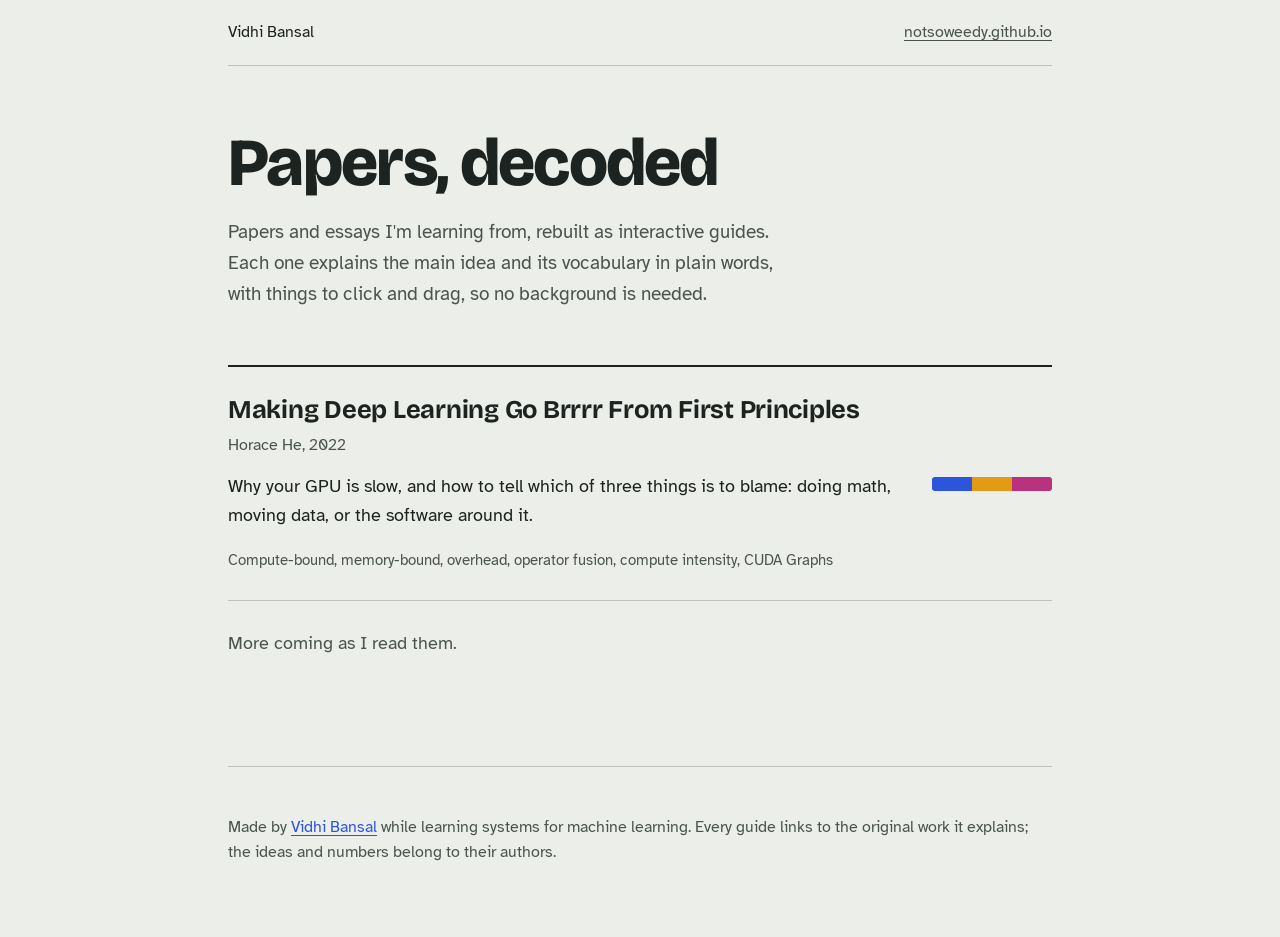
==== index.html @ 0e837b2b "Add papers-decoded hub and Making Deep Learning Go Brrrr guide Co-authored-by: Copilot <223556219+Co" ====
<!doctype html>
<html lang="en">
<head>
<meta charset="utf-8">
<meta name="viewport" content="width=device-width, initial-scale=1">
<title>Papers, decoded | Vidhi Bansal</title>
<meta name="description" content="Research papers and essays on systems for machine learning, rebuilt as interactive guides anyone can follow.">
<link rel="preconnect" href="https://fonts.googleapis.com">
<link rel="preconnect" href="https://fonts.gstatic.com" crossorigin>
<link href="https://fonts.googleapis.com/css2?family=Atkinson+Hyperlegible:wght@400;700&family=Bricolage+Grotesque:opsz,wght@12..96,700;12..96,800&display=swap" rel="stylesheet">
<style>
  :root {
    --floor: #ECEEE9; --panel: #F8F9F6; --ink: #1C2320; --ink-2: #4B544F; --line: #BCC3BC;
    --compute: #2D55DB; --memory: #E39A14; --overhead: #B9327E;
    --display: "Bricolage Grotesque", "Segoe UI", system-ui, sans-serif;
    --body: "Atkinson Hyperlegible", "Segoe UI", system-ui, sans-serif;
  }
  * { box-sizing: border-box; }
  body { margin: 0; background: var(--floor); color: var(--ink); font: 400 1.125rem/1.6 var(--body); }
  a { color: var(--compute); text-underline-offset: 3px; }
  :focus-visible { outline: 3px solid var(--ink); outline-offset: 3px; border-radius: 2px; }
  .wrap { max-width: 880px; margin: 0 auto; padding: 0 28px; }
  header { padding: 20px 0; border-bottom: 1px solid var(--line); display: flex; justify-content: space-between; gap: 16px; font-size: .98rem; }
  header a { color: var(--ink-2); }
  h1 { font: 800 clamp(2.6rem, 6vw, 4.2rem)/1 var(--display); letter-spacing: -0.025em; margin: 64px 0 20px; }
  .lede { font-size: 1.2rem; color: var(--ink-2); max-width: 46ch; margin: 0 0 56px; }
  .papers { list-style: none; margin: 0; padding: 0; border-top: 2px solid var(--ink); }
  .paper { border-bottom: 1px solid var(--line); }
  .paper > a { display: grid; grid-template-columns: 1fr auto; gap: 8px 32px; padding: 28px 0; color: inherit; text-decoration: none; }
  .paper h2 { font: 700 1.6rem/1.15 var(--display); letter-spacing: -0.01em; margin: 0; }
  .paper > a:hover h2 { text-decoration: underline; text-decoration-thickness: 2px; text-underline-offset: 5px; }
  .paper .by { grid-column: 1; color: var(--ink-2); margin: 0; font-size: 1rem; }
  .paper .learn { grid-column: 1; margin: 6px 0 0; max-width: 60ch; }
  .paper .terms { grid-column: 1; margin: 10px 0 0; color: var(--ink-2); font-size: .95rem; }
  .paper .stripe { grid-column: 2; grid-row: 1 / span 4; align-self: center; display: flex; width: 120px; height: 14px; border-radius: 3px; overflow: hidden; }
  .paper .stripe i { flex: 1; }
  .next { color: var(--ink-2); padding: 28px 0; margin: 0; }
  footer { margin-top: 80px; padding: 32px 0 56px; border-top: 1px solid var(--line); color: var(--ink-2); font-size: .98rem; }
  @media (max-width: 640px) {
    h1 { margin-top: 40px; }
    .paper > a { grid-template-columns: 1fr; }
    .paper .stripe { grid-column: 1; grid-row: auto; width: 96px; margin-top: 8px; }
  }
</style>
</head>
<body>
<div class="wrap">
  <header>
    <span>Vidhi Bansal</span>
    <a href="https://notsoweedy.github.io/">notsoweedy.github.io</a>
  </header>

  <main>
    <h1>Papers, decoded</h1>
    <p class="lede">Papers and essays I'm learning from, rebuilt as interactive guides. Each one explains the main idea and its vocabulary in plain words, with things to click and drag, so no background is needed.</p>

    <ol class="papers" reversed>
      <li class="paper">
        <a href="brrr/">
          <h2>Making Deep Learning Go Brrrr From First Principles</h2>
          <p class="by">Horace He, 2022</p>
          <p class="learn">Why your GPU is slow, and how to tell which of three things is to blame: doing math, moving data, or the software around it.</p>
          <p class="terms">Compute-bound, memory-bound, overhead, operator fusion, compute intensity, CUDA Graphs</p>
          <span class="stripe" aria-hidden="true"><i style="background:var(--compute)"></i><i style="background:var(--memory)"></i><i style="background:var(--overhead)"></i></span>
        </a>
      </li>
    </ol>
    <p class="next">More coming as I read them.</p>
  </main>

  <footer>
    <p>Made by <a href="https://notsoweedy.github.io/">Vidhi Bansal</a> while learning systems for machine learning. Every guide links to the original work it explains; the ideas and numbers belong to their authors.</p>
  </footer>
</div>
</body>
</html>
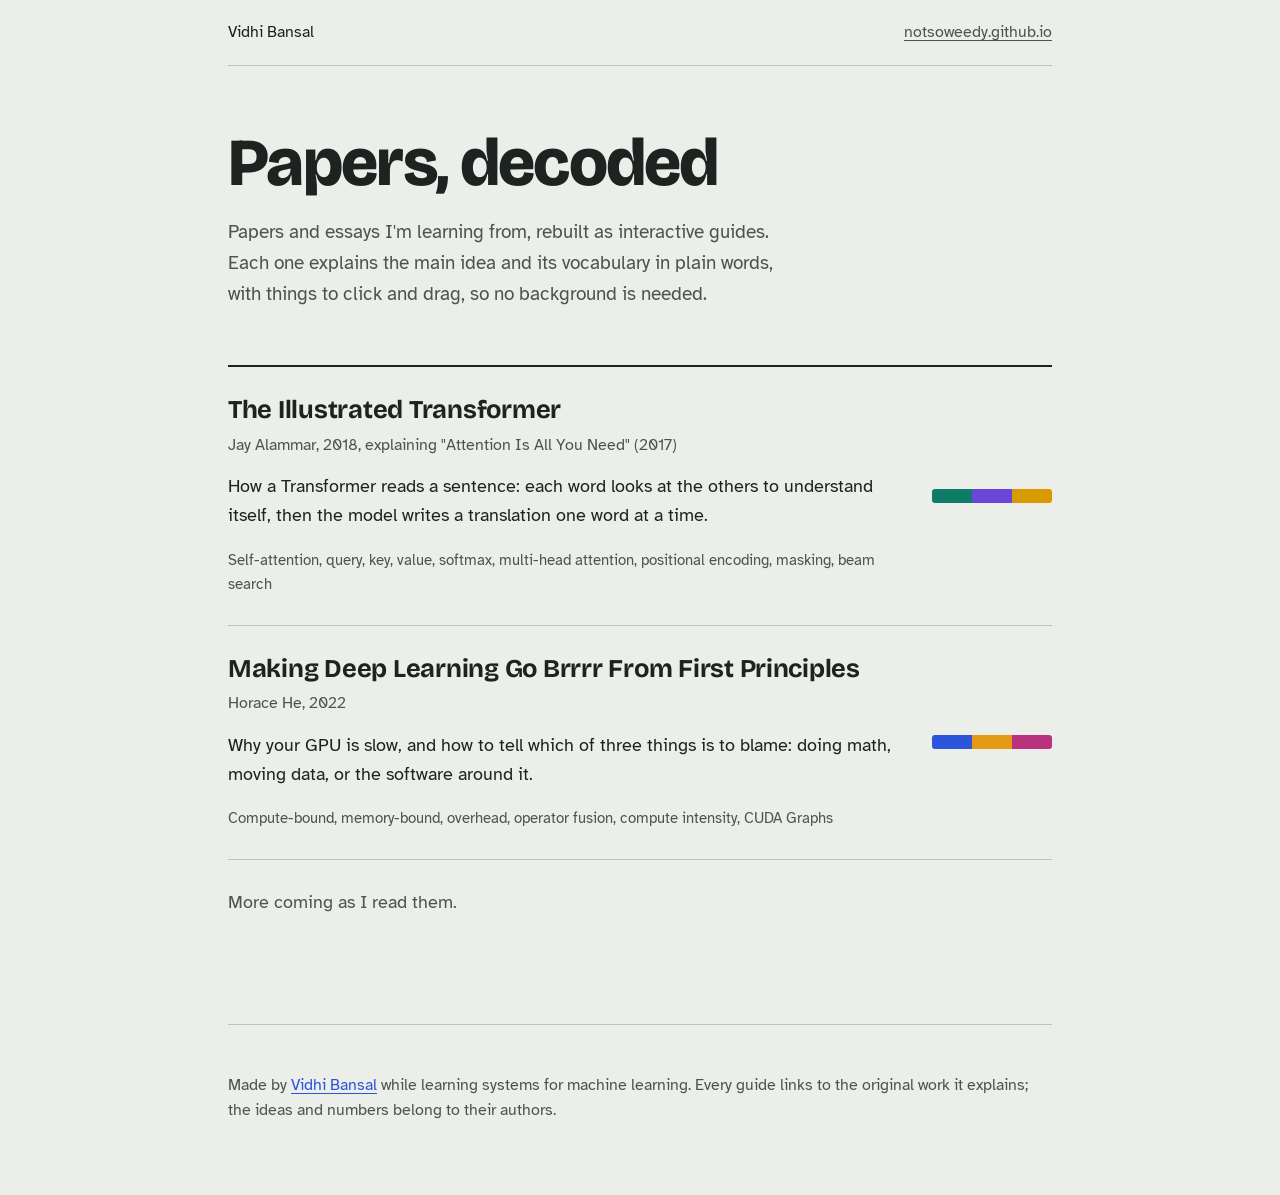
==== commit 737f260a: "Add The Illustrated Transformer guide Co-authored-by: Copilot <223556219+Copilot@users.noreply.githu" ====
--- a/index.html
+++ b/index.html
@@ -56,6 +56,15 @@
 
     <ol class="papers" reversed>
       <li class="paper">
+        <a href="transformer/">
+          <h2>The Illustrated Transformer</h2>
+          <p class="by">Jay Alammar, 2018, explaining "Attention Is All You Need" (2017)</p>
+          <p class="learn">How a Transformer reads a sentence: each word looks at the others to understand itself, then the model writes a translation one word at a time.</p>
+          <p class="terms">Self-attention, query, key, value, softmax, multi-head attention, positional encoding, masking, beam search</p>
+          <span class="stripe" aria-hidden="true"><i style="background:#0E7C66"></i><i style="background:#6A45D9"></i><i style="background:#D99A00"></i></span>
+        </a>
+      </li>
+      <li class="paper">
         <a href="brrr/">
           <h2>Making Deep Learning Go Brrrr From First Principles</h2>
           <p class="by">Horace He, 2022</p>
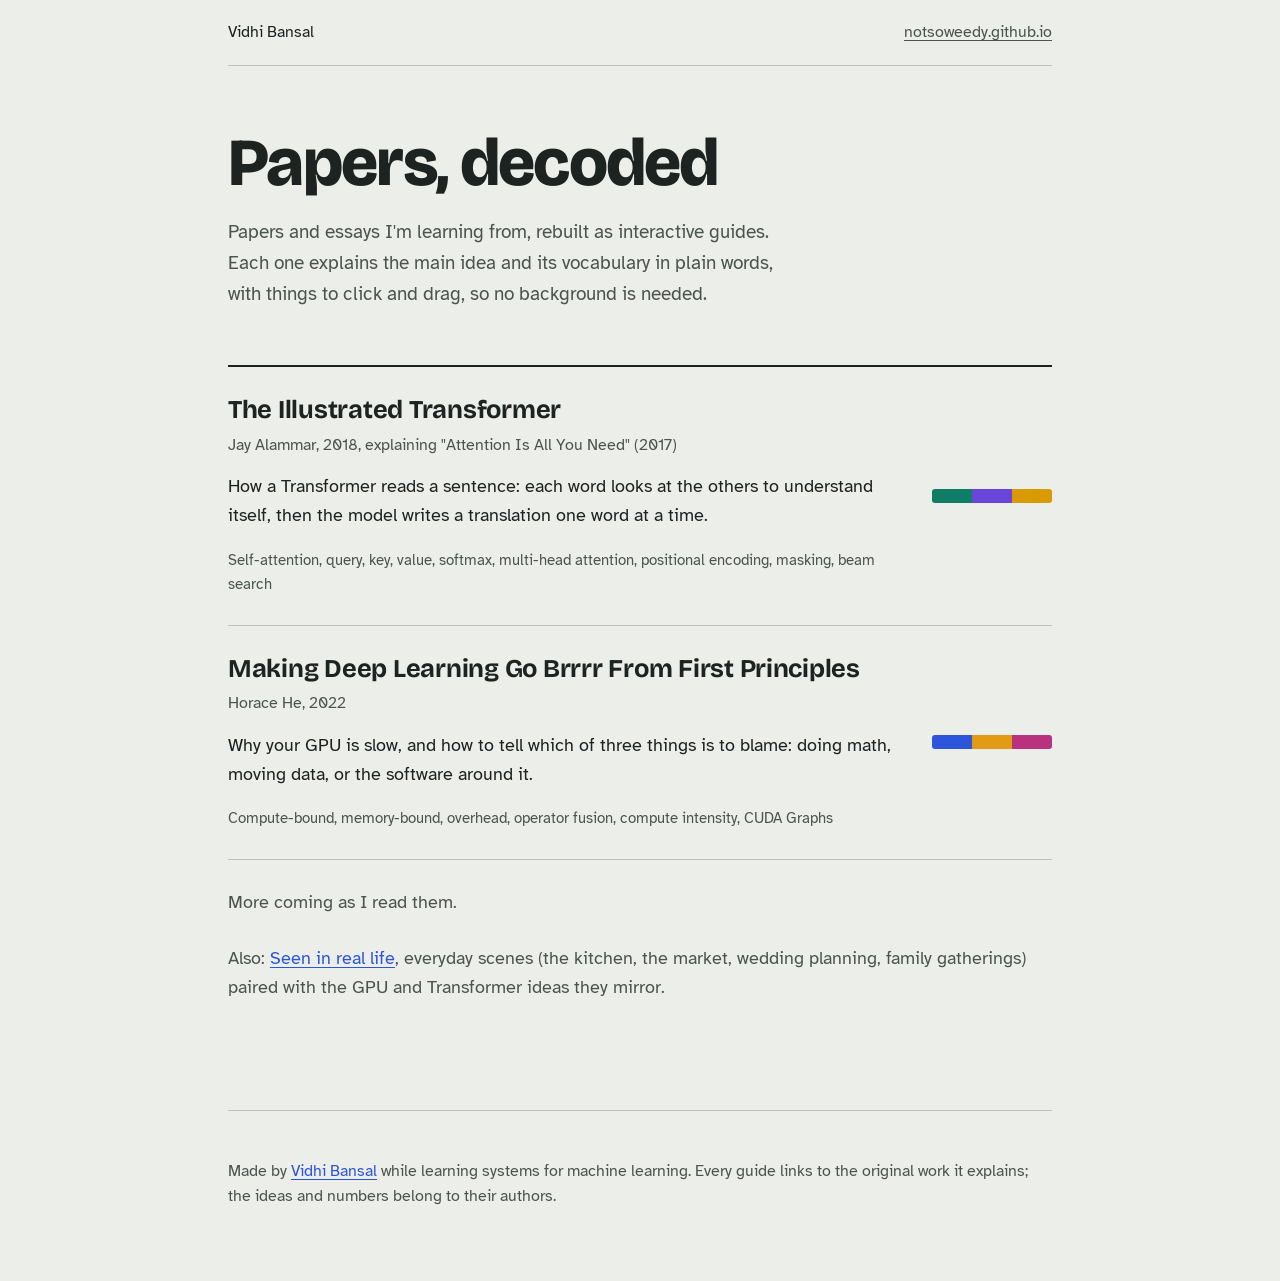
==== commit b4e6d167: "Add Seen in real life: everyday analogies for both guides Co-authored-by: Copilot <223556219+Copilot" ====
--- a/index.html
+++ b/index.html
@@ -75,6 +75,7 @@
       </li>
     </ol>
     <p class="next">More coming as I read them.</p>
+    <p class="next" style="padding-top:0">Also: <a href="analogies/">Seen in real life</a>, everyday scenes (the kitchen, the market, wedding planning, family gatherings) paired with the GPU and Transformer ideas they mirror.</p>
   </main>
 
   <footer>
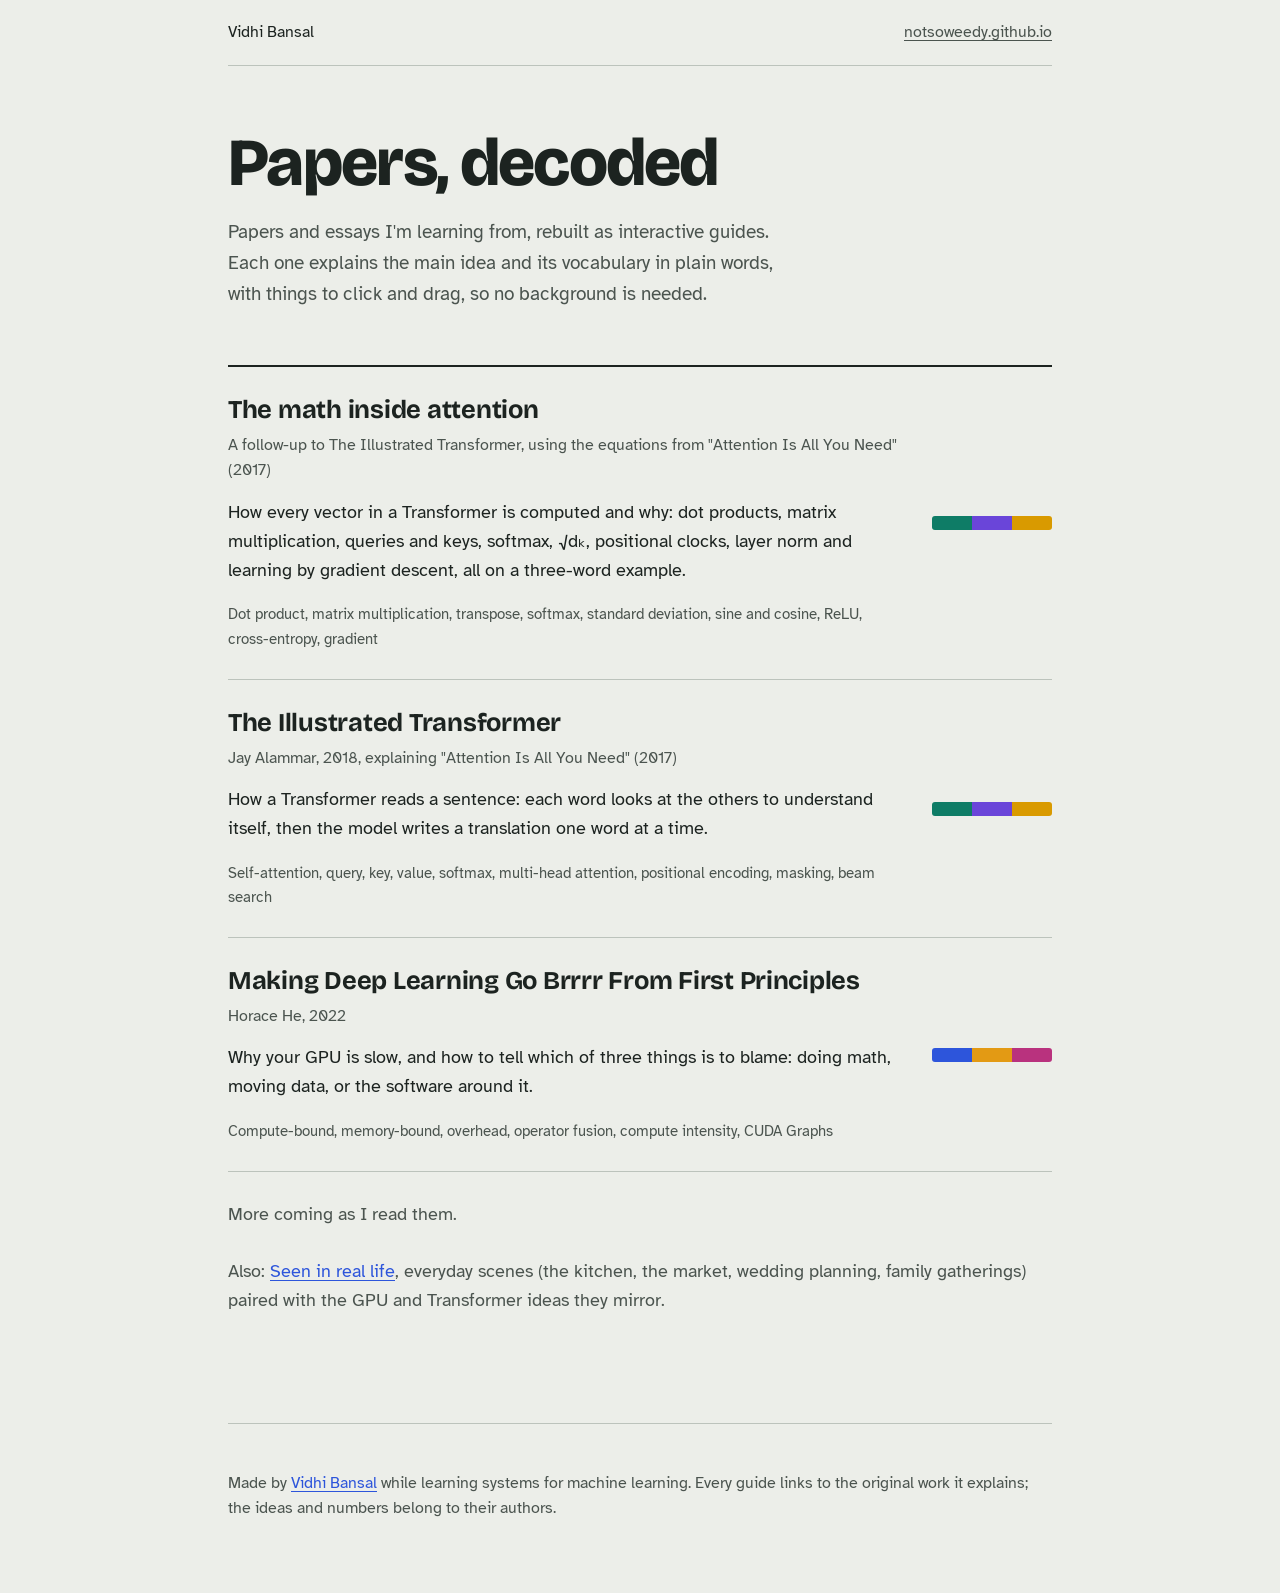
==== commit 9fc40e17: "Add The math inside attention Co-authored-by: Copilot <223556219+Copilot@users.noreply.github.com>" ====
--- a/index.html
+++ b/index.html
@@ -56,6 +56,15 @@
 
     <ol class="papers" reversed>
       <li class="paper">
+        <a href="transformer-math/">
+          <h2>The math inside attention</h2>
+          <p class="by">A follow-up to The Illustrated Transformer, using the equations from "Attention Is All You Need" (2017)</p>
+          <p class="learn">How every vector in a Transformer is computed and why: dot products, matrix multiplication, queries and keys, softmax, √dₖ, positional clocks, layer norm and learning by gradient descent, all on a three-word example.</p>
+          <p class="terms">Dot product, matrix multiplication, transpose, softmax, standard deviation, sine and cosine, ReLU, cross-entropy, gradient</p>
+          <span class="stripe" aria-hidden="true"><i style="background:#0E7C66"></i><i style="background:#6A45D9"></i><i style="background:#D99A00"></i></span>
+        </a>
+      </li>
+      <li class="paper">
         <a href="transformer/">
           <h2>The Illustrated Transformer</h2>
           <p class="by">Jay Alammar, 2018, explaining "Attention Is All You Need" (2017)</p>
